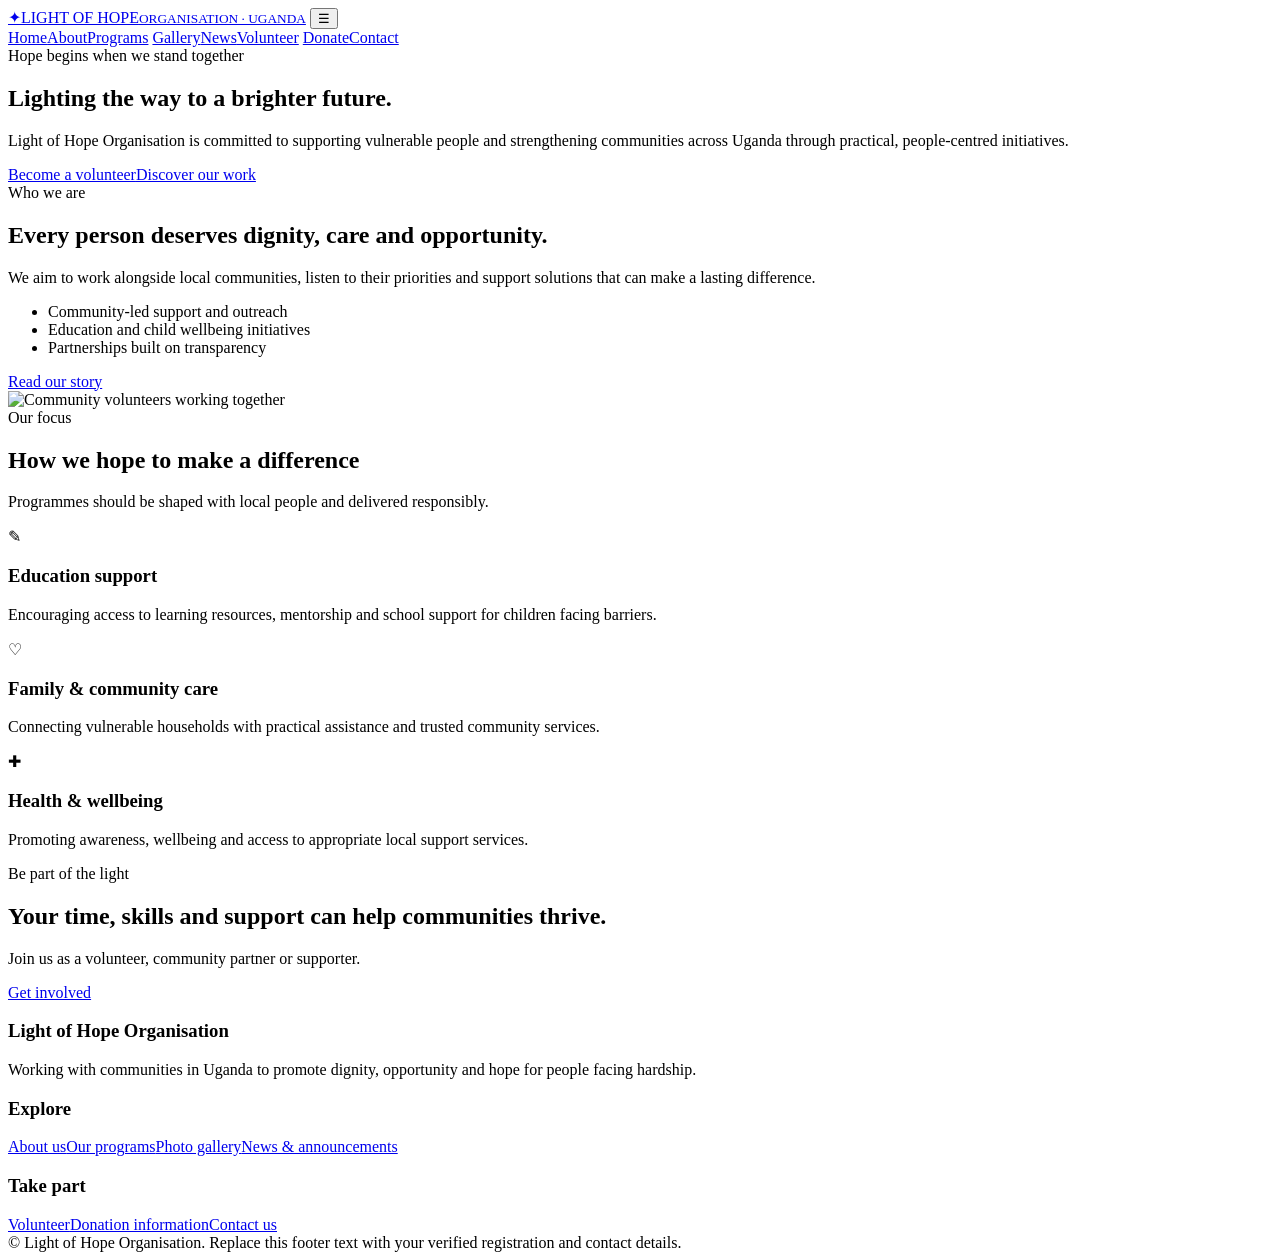
==== index.html @ 54717eb6 "Add files via upload" ====
<!doctype html>
<html lang="en"><head><meta charset="utf-8"><meta name="viewport" content="width=device-width, initial-scale=1">
<meta name="description" content="Light of Hope Organisation supports communities in Uganda.">
<title>Home | Light of Hope Organisation</title><link rel="stylesheet" href="css/style.css"></head>
<body>
<header class="site-header">
  <div class="container nav-wrap">
    <a class="brand" href="index.html"><span class="brand-mark">✦</span><span>LIGHT OF HOPE<small>ORGANISATION · UGANDA</small></span></a>
    <button class="menu-toggle" aria-label="Open navigation" aria-expanded="false">☰</button>
    <nav class="nav-links" aria-label="Main navigation">
      <a href="index.html">Home</a><a href="about.html">About</a><a href="programs.html">Programs</a>
      <a href="gallery.html">Gallery</a><a href="news.html">News</a><a href="volunteer.html">Volunteer</a>
      <a class="nav-donate" href="donate.html">Donate</a><a href="contact.html">Contact</a>
    </nav>
  </div>
</header>

<main>
<section class="hero"><div class="container hero-content"><div class="eyebrow">Hope begins when we stand together</div>
<h1>Lighting the way to a brighter future.</h1>
<p>Light of Hope Organisation is committed to supporting vulnerable people and strengthening communities across Uganda through practical, people-centred initiatives.</p>
<a class="btn" href="volunteer.html">Become a volunteer</a><a class="btn btn-outline" href="about.html">Discover our work</a></div></section>
<section class="section"><div class="container split"><div><div class="eyebrow">Who we are</div><h2>Every person deserves dignity, care and opportunity.</h2><p>We aim to work alongside local communities, listen to their priorities and support solutions that can make a lasting difference.</p><ul class="check-list"><li>Community-led support and outreach</li><li>Education and child wellbeing initiatives</li><li>Partnerships built on transparency</li></ul><a class="btn btn-dark" href="about.html">Read our story</a></div><img src="https://images.unsplash.com/photo-1469571486292-0ba58a3f068b?auto=format&fit=crop&w=1000&q=85" alt="Community volunteers working together"></div></section>
<section class="section section-soft"><div class="container"><div class="section-heading"><div class="eyebrow">Our focus</div><h2>How we hope to make a difference</h2><p>Programmes should be shaped with local people and delivered responsibly.</p></div><div class="grid-3">
<article class="card"><div class="card-body"><div class="card-icon">✎</div><h3>Education support</h3><p>Encouraging access to learning resources, mentorship and school support for children facing barriers.</p></div></article>
<article class="card"><div class="card-body"><div class="card-icon">♡</div><h3>Family & community care</h3><p>Connecting vulnerable households with practical assistance and trusted community services.</p></div></article>
<article class="card"><div class="card-body"><div class="card-icon">✚</div><h3>Health & wellbeing</h3><p>Promoting awareness, wellbeing and access to appropriate local support services.</p></div></article>
</div></div></section>
<section class="section"><div class="container section-heading"><div class="eyebrow">Be part of the light</div><h2>Your time, skills and support can help communities thrive.</h2><p>Join us as a volunteer, community partner or supporter.</p><a class="btn" href="get-involved.html">Get involved</a></div></section>
</main>

<footer class="site-footer">
  <div class="container">
    <div class="footer-grid">
      <div><h3>Light of Hope Organisation</h3><p>Working with communities in Uganda to promote dignity, opportunity and hope for people facing hardship.</p></div>
      <div><h3>Explore</h3><div class="footer-links"><a href="about.html">About us</a><a href="programs.html">Our programs</a><a href="gallery.html">Photo gallery</a><a href="news.html">News & announcements</a></div></div>
      <div><h3>Take part</h3><div class="footer-links"><a href="volunteer.html">Volunteer</a><a href="donate.html">Donation information</a><a href="contact.html">Contact us</a></div></div>
    </div>
    <div class="footer-bottom">© <span data-year></span> Light of Hope Organisation. Replace this footer text with your verified registration and contact details.</div>
  </div>
</footer>
<script src="js/main.js"></script>
</body></html>
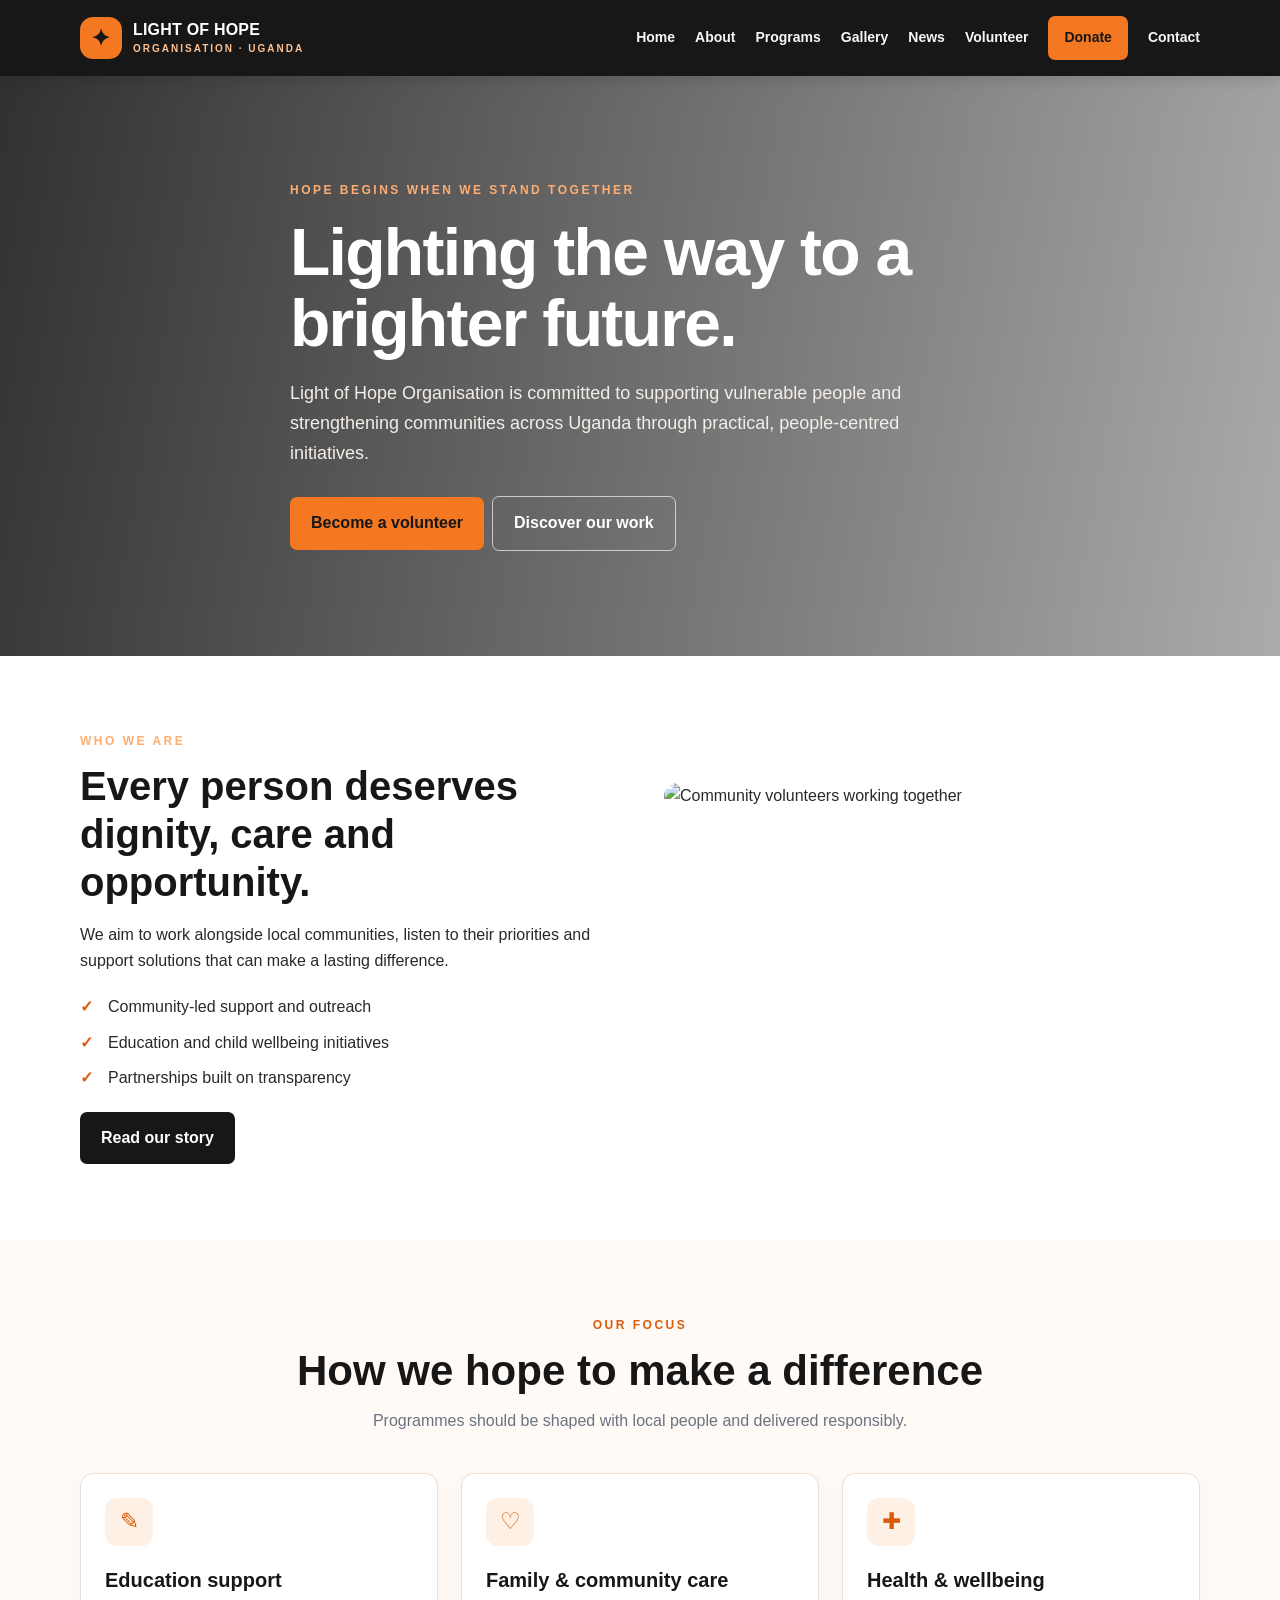
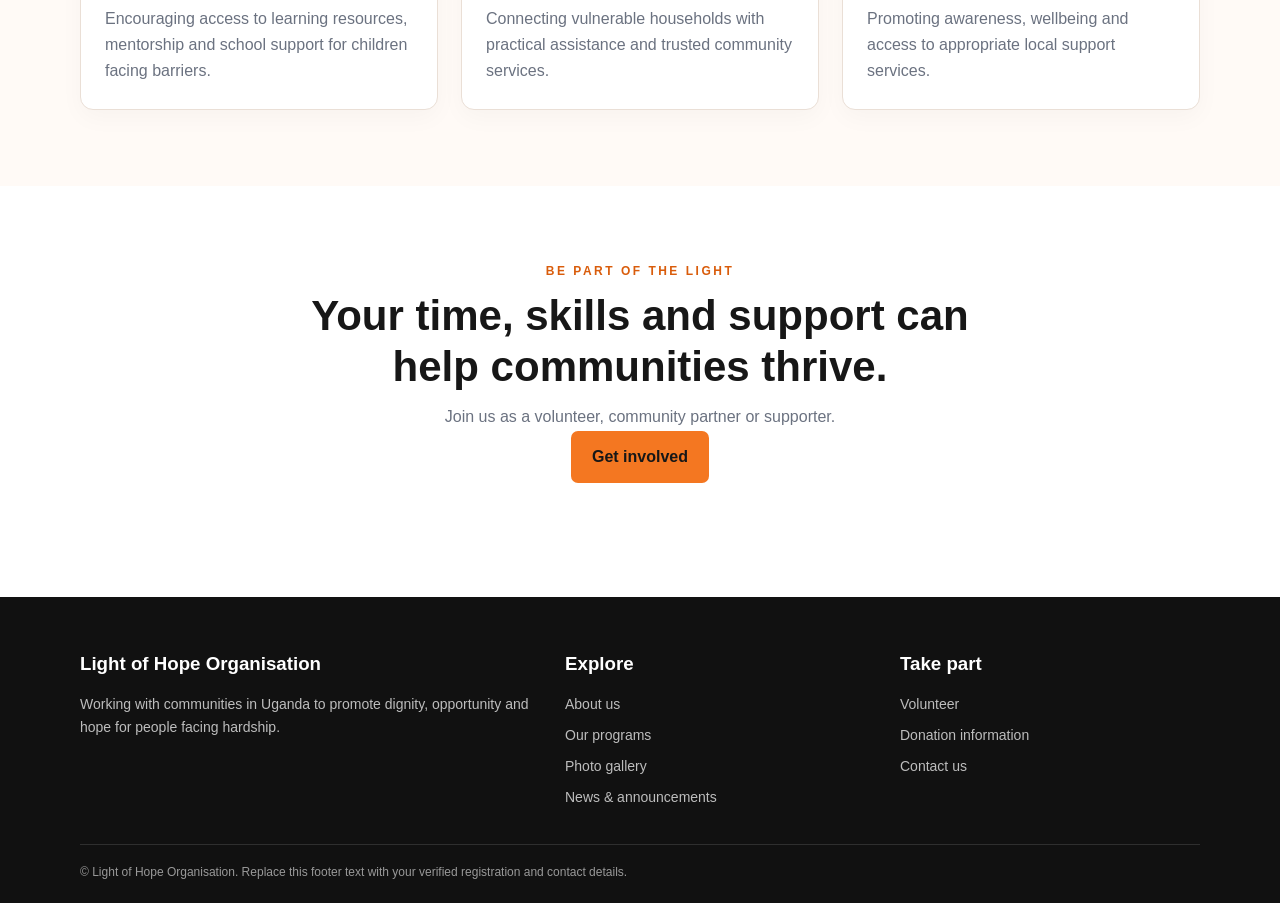
==== commit c0204852: "Update index.html" ====
--- a/index.html
+++ b/index.html
@@ -1,7 +1,7 @@
 <!doctype html>
 <html lang="en"><head><meta charset="utf-8"><meta name="viewport" content="width=device-width, initial-scale=1">
 <meta name="description" content="Light of Hope Organisation supports communities in Uganda.">
-<title>Home | Light of Hope Organisation</title><link rel="stylesheet" href="css/style.css"></head>
+<title>Home | Light of Hope Organisation</title><link rel="stylesheet" href="ccs/style.css"></head>
 <body>
 <header class="site-header">
   <div class="container nav-wrap">
--- a/ccs/style.css
+++ b/ccs/style.css
@@ -0,0 +1,124 @@
+:root {
+  --orange: #f47721;
+  --orange-dark: #d95c0b;
+  --black: #171717;
+  --ink: #292929;
+  --muted: #6b7280;
+  --paper: #fffaf6;
+  --white: #ffffff;
+  --line: #eadfd6;
+  --soft: #fff0e5;
+  --shadow: 0 16px 40px rgba(23,23,23,.09);
+}
+* { box-sizing: border-box; margin: 0; padding: 0; }
+html { scroll-behavior: smooth; }
+body { font-family: Inter, Arial, sans-serif; color: var(--ink); line-height: 1.65; background: var(--white); }
+a { color: inherit; text-decoration: none; }
+img { max-width: 100%; display: block; }
+button, input, textarea, select { font: inherit; }
+.container { width: min(1120px, 91%); margin: auto; }
+.site-header { background: var(--black); color: var(--white); position: sticky; top: 0; z-index: 50; box-shadow: 0 3px 15px #0002; }
+.nav-wrap { min-height: 76px; display: flex; align-items: center; justify-content: space-between; gap: 22px; }
+.brand { display: flex; align-items: center; gap: 11px; font-weight: 800; letter-spacing: .2px; line-height: 1.15; }
+.brand-mark { width: 42px; height: 42px; border-radius: 13px; display: grid; place-items: center; background: var(--orange); color: var(--black); font-size: 23px; font-weight: 900; }
+.brand small { display: block; color: #ffc18f; font-size: 10px; letter-spacing: 2px; margin-top: 4px; }
+.nav-links { display: flex; align-items: center; gap: 20px; }
+.nav-links a { color: #f7f7f7; font-size: 14px; font-weight: 650; transition: color .2s; }
+.nav-links a:hover, .nav-links a.active { color: #ff9a50; }
+.nav-links .nav-donate { background: var(--orange); color: var(--black); padding: 10px 16px; border-radius: 7px; }
+.menu-toggle { display: none; border: 1px solid #ffffff55; color: white; background: transparent; padding: 8px 11px; border-radius: 6px; cursor: pointer; }
+.hero { background: linear-gradient(100deg, rgba(15,15,15,.86), rgba(15,15,15,.35)), url('https://images.unsplash.com/photo-1488521787991-ed7bbaae773c?auto=format&fit=crop&w=1800&q=85') center/cover; color: white; padding: 105px 0; }
+.hero-content { max-width: 700px; }
+.eyebrow { color: #ffad70; text-transform: uppercase; letter-spacing: 2.5px; font-size: 12px; font-weight: 800; }
+.hero h1 { font-size: clamp(38px, 6vw, 66px); line-height: 1.08; margin: 16px 0 20px; letter-spacing: -1.7px; }
+.hero p { font-size: 18px; max-width: 620px; color: #f4eee9; margin-bottom: 28px; }
+.btn { display: inline-flex; justify-content: center; align-items: center; gap: 8px; border: 0; border-radius: 7px; padding: 13px 21px; background: var(--orange); color: var(--black); font-weight: 800; cursor: pointer; transition: transform .2s, background .2s; }
+.btn:hover { background: #ff974d; transform: translateY(-2px); }
+.btn-outline { border: 1px solid #ffffffa8; background: transparent; color: white; margin-left: 8px; }
+.btn-dark { background: var(--black); color: white; }
+.section { padding: 76px 0; }
+.section-soft { background: var(--paper); }
+.section-heading { max-width: 700px; margin: 0 auto 38px; text-align: center; }
+.section-heading .eyebrow { color: var(--orange-dark); }
+.section-heading h2 { font-size: clamp(28px, 4vw, 42px); line-height: 1.2; margin: 10px 0 12px; color: var(--black); }
+.section-heading p { color: var(--muted); }
+.grid-3 { display: grid; grid-template-columns: repeat(3, 1fr); gap: 23px; }
+.card { background: white; border: 1px solid var(--line); border-radius: 13px; overflow: hidden; box-shadow: 0 8px 24px #00000008; }
+.card-body { padding: 24px; }
+.card h3 { color: var(--black); font-size: 20px; margin-bottom: 9px; }
+.card p { color: var(--muted); }
+.card-icon { width: 48px; height: 48px; border-radius: 12px; display: grid; place-items: center; background: var(--soft); color: var(--orange-dark); font-size: 23px; margin-bottom: 18px; }
+.card img { width: 100%; height: 210px; object-fit: cover; }
+.split { display: grid; grid-template-columns: 1fr 1fr; gap: 48px; align-items: center; }
+.split img { width: 100%; min-height: 330px; object-fit: cover; border-radius: 14px; }
+.split h2 { font-size: clamp(28px, 4vw, 40px); line-height: 1.2; color: var(--black); margin: 10px 0 16px; }
+.check-list { list-style: none; margin: 20px 0; }
+.check-list li { margin: 9px 0; padding-left: 28px; position: relative; }
+.check-list li::before { content: "✓"; position: absolute; left: 0; color: var(--orange-dark); font-weight: 900; }
+.page-hero { background: linear-gradient(110deg, #171717, #3a2114); color: white; padding: 66px 0; }
+.page-hero h1 { font-size: clamp(34px, 5vw, 52px); line-height: 1.15; margin: 8px 0; }
+.page-hero p { color: #e7dcd5; max-width: 680px; }
+.stats { display: grid; grid-template-columns: repeat(3, 1fr); gap: 18px; margin-top: 30px; }
+.stat { padding: 22px; background: #ffffff12; border: 1px solid #ffffff22; border-radius: 10px; }
+.stat strong { display: block; color: #ff9b54; font-size: 30px; }
+.stat span { color: #eee; font-size: 13px; }
+.form-card { max-width: 760px; margin: auto; background: white; border: 1px solid var(--line); box-shadow: var(--shadow); padding: clamp(22px, 4vw, 38px); border-radius: 14px; }
+.form-grid { display: grid; grid-template-columns: 1fr 1fr; gap: 17px; }
+.field { display: flex; flex-direction: column; gap: 7px; margin-bottom: 16px; }
+.field.full { grid-column: 1 / -1; }
+label { font-weight: 750; font-size: 14px; color: var(--black); }
+input, textarea, select { width: 100%; border: 1px solid #d9d2cc; border-radius: 7px; padding: 12px 13px; background: white; color: var(--ink); outline: none; }
+input:focus, textarea:focus, select:focus { border-color: var(--orange); box-shadow: 0 0 0 3px #f477211c; }
+textarea { min-height: 125px; resize: vertical; }
+.help { color: var(--muted); font-size: 12px; }
+.notice { padding: 14px 16px; background: #fff4e9; border-left: 4px solid var(--orange); border-radius: 6px; color: #65401f; margin: 18px 0; font-size: 14px; }
+.gallery-grid { display: grid; grid-template-columns: repeat(3, 1fr); gap: 14px; }
+.gallery-grid img { height: 245px; width: 100%; object-fit: cover; border-radius: 10px; cursor: pointer; transition: transform .2s; }
+.gallery-grid img:hover { transform: scale(1.02); }
+.news-meta { color: var(--orange-dark); font-size: 12px; font-weight: 800; text-transform: uppercase; letter-spacing: 1px; margin-bottom: 7px; }
+.news-card img { height: 190px; }
+.amount-options { display: flex; flex-wrap: wrap; gap: 10px; margin: 5px 0 18px; }
+.amount-option { border: 1px solid #ddd; padding: 10px 17px; border-radius: 7px; cursor: pointer; background: white; font-weight: 700; }
+.amount-option.selected { background: var(--soft); border-color: var(--orange); }
+.site-footer { background: #111; color: #ddd; padding: 52px 0 20px; }
+.footer-grid { display: grid; grid-template-columns: 1.5fr 1fr 1fr; gap: 35px; }
+.site-footer h3 { color: white; margin-bottom: 13px; }
+.site-footer p, .site-footer a { color: #bdbdbd; font-size: 14px; }
+.footer-links { display: grid; gap: 8px; }
+.footer-bottom { border-top: 1px solid #ffffff20; margin-top: 35px; padding-top: 18px; color: #999; font-size: 12px; }
+.dashboard-shell { display: grid; grid-template-columns: 230px 1fr; min-height: 70vh; }
+.sidebar { background: #1b1b1b; color: white; padding: 25px 18px; }
+.sidebar a { display: block; padding: 11px 12px; border-radius: 6px; color: #ddd; margin: 5px 0; }
+.sidebar a:hover, .sidebar a.active { background: #f4772126; color: #ff9a50; }
+.dashboard-main { padding: 30px; background: #f7f7f7; }
+.dashboard-cards { display: grid; grid-template-columns: repeat(3, 1fr); gap: 16px; margin: 22px 0; }
+.dash-card { background: white; padding: 20px; border-radius: 10px; border: 1px solid #eee; }
+.dash-card strong { font-size: 27px; display: block; color: var(--orange-dark); }
+.table-wrap { overflow-x: auto; background: white; border-radius: 10px; border: 1px solid #eee; }
+table { width: 100%; border-collapse: collapse; min-width: 580px; }
+th, td { padding: 13px 15px; border-bottom: 1px solid #eee; text-align: left; font-size: 13px; }
+th { background: #fff2e8; color: #542a0e; }
+.status { display: inline-block; background: #e8f7ed; color: #176b36; padding: 4px 9px; border-radius: 30px; font-size: 11px; font-weight: 800; }
+.empty-state { padding: 24px; color: var(--muted); text-align: center; }
+.lightbox { display: none; position: fixed; inset: 0; z-index: 100; background: #000e; align-items: center; justify-content: center; padding: 20px; }
+.lightbox.open { display: flex; }
+.lightbox img { max-height: 85vh; max-width: 92vw; border-radius: 8px; }
+.lightbox button { position: absolute; top: 20px; right: 25px; background: white; border: 0; border-radius: 50%; width: 42px; height: 42px; font-size: 24px; cursor: pointer; }
+@media (max-width: 900px) {
+  .nav-links { display: none; position: absolute; top: 76px; left: 0; right: 0; padding: 20px 5%; background: #171717; flex-direction: column; align-items: flex-start; }
+  .nav-links.open { display: flex; }
+  .menu-toggle { display: block; }
+  .grid-3, .gallery-grid { grid-template-columns: repeat(2, 1fr); }
+  .dashboard-shell { grid-template-columns: 1fr; }
+  .sidebar { display: flex; flex-wrap: wrap; gap: 5px; }
+  .sidebar a { margin: 0; }
+}
+@media (max-width: 620px) {
+  .hero { padding: 78px 0; }
+  .hero p { font-size: 16px; }
+  .btn-outline { margin: 9px 0 0; }
+  .grid-3, .gallery-grid, .split, .footer-grid, .stats, .dashboard-cards, .form-grid { grid-template-columns: 1fr; }
+  .section { padding: 55px 0; }
+  .gallery-grid img { height: 220px; }
+  .dashboard-main { padding: 20px 4%; }
+}
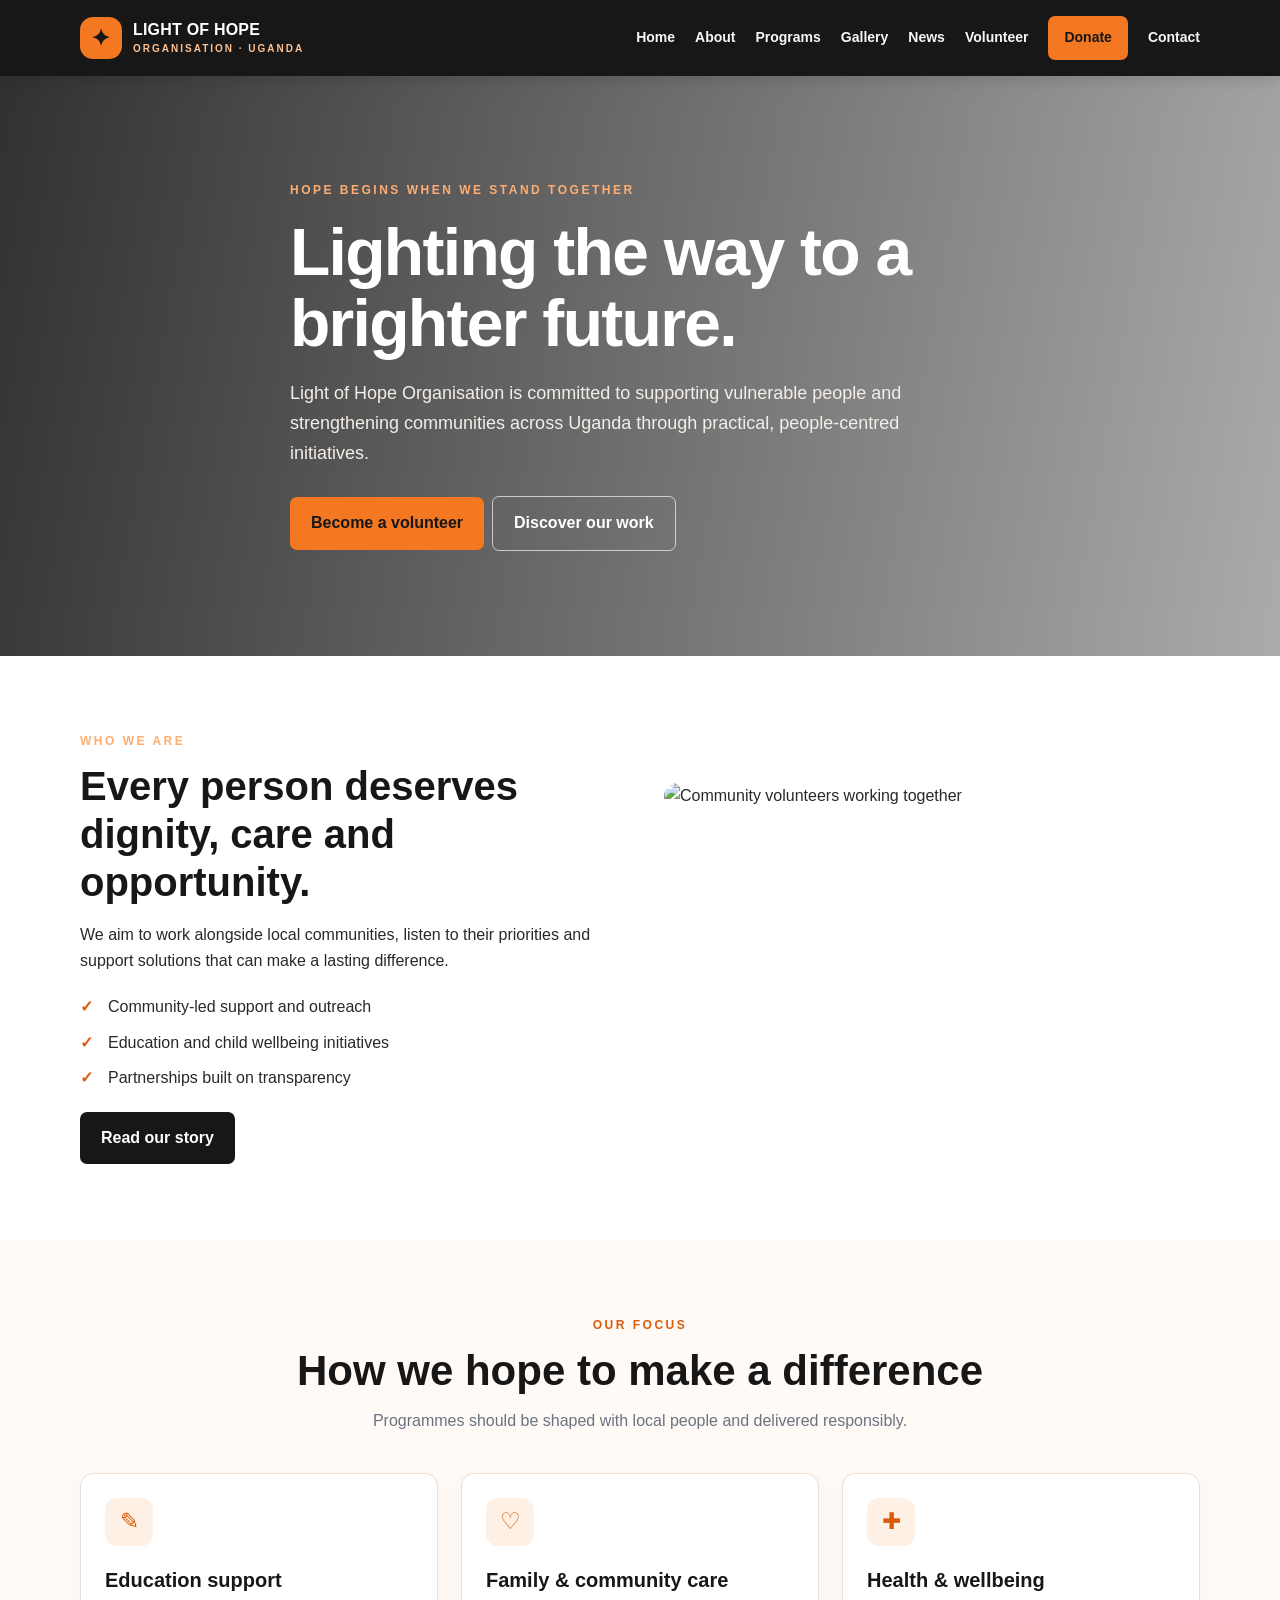
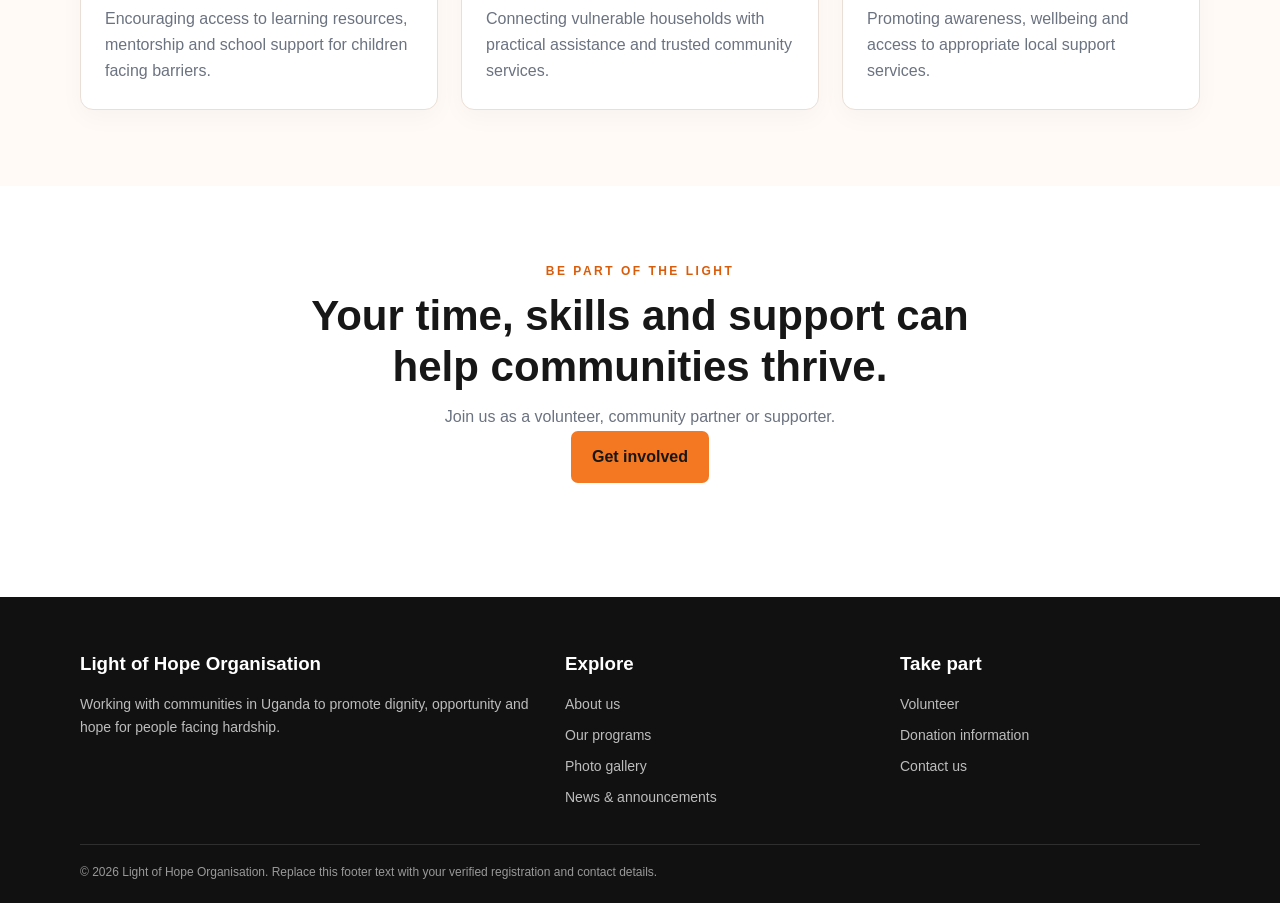
==== commit 95b92c53: "Update index.html" ====
--- a/index.html
+++ b/index.html
@@ -39,5 +39,5 @@
     <div class="footer-bottom">© <span data-year></span> Light of Hope Organisation. Replace this footer text with your verified registration and contact details.</div>
   </div>
 </footer>
-<script src="js/main.js"></script>
+<script src="main.js"></script>
 </body></html>
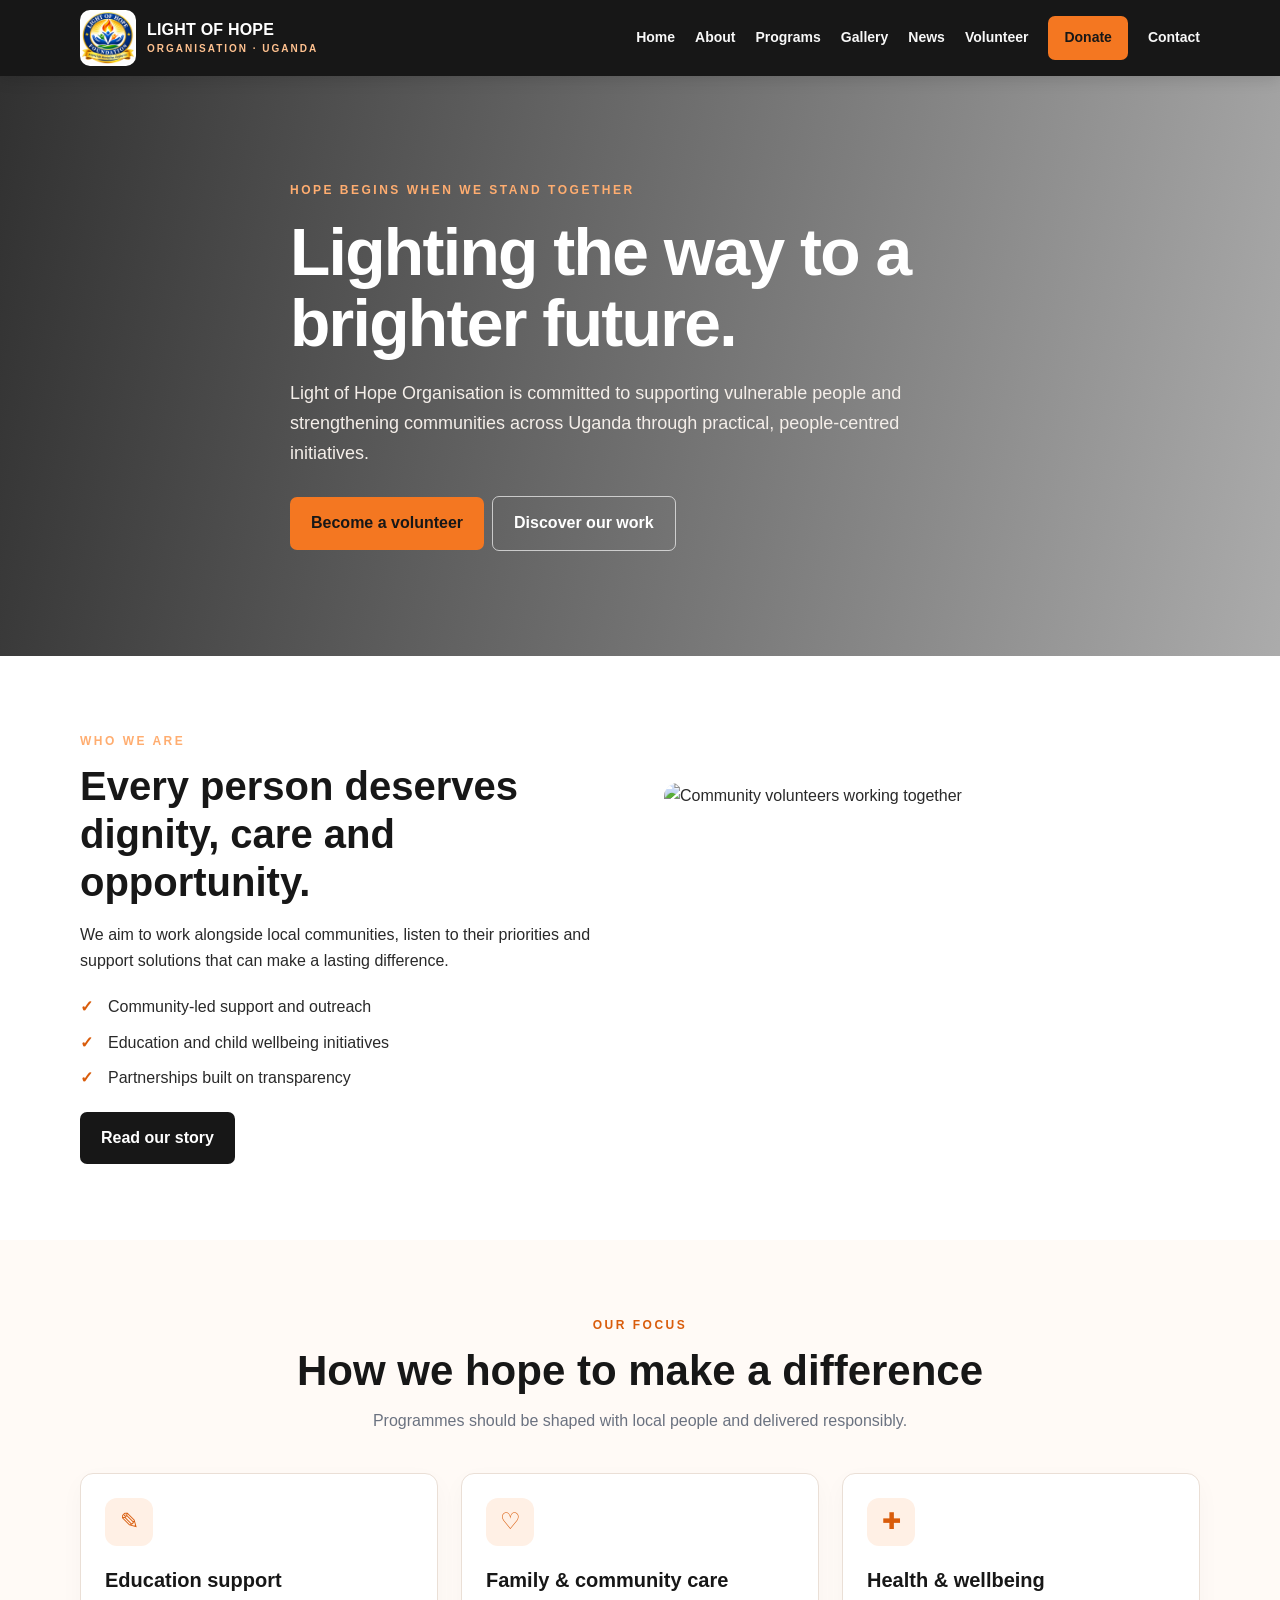
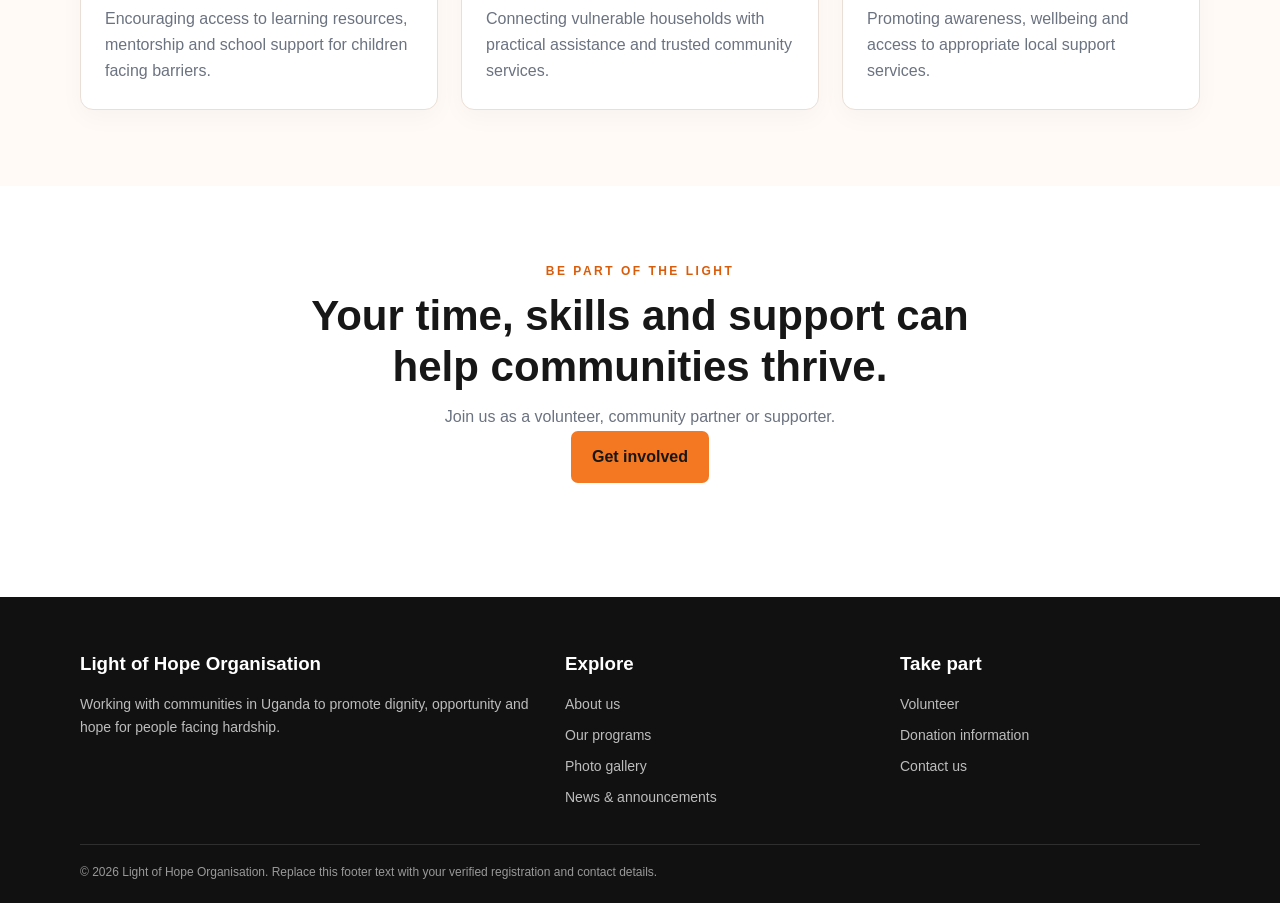
==== commit c0a04b19: "Add files via upload" ====
--- a/index.html
+++ b/index.html
@@ -5,7 +5,7 @@
 <body>
 <header class="site-header">
   <div class="container nav-wrap">
-    <a class="brand" href="index.html"><span class="brand-mark">✦</span><span>LIGHT OF HOPE<small>ORGANISATION · UGANDA</small></span></a>
+    <a class="brand" href="index.html"><img class="brand-logo" src="images/logo.png" alt=""><span>LIGHT OF HOPE<small>ORGANISATION · UGANDA</small></span></a>
     <button class="menu-toggle" aria-label="Open navigation" aria-expanded="false">☰</button>
     <nav class="nav-links" aria-label="Main navigation">
       <a href="index.html">Home</a><a href="about.html">About</a><a href="programs.html">Programs</a>
--- a/ccs/style.css
+++ b/ccs/style.css
@@ -122,3 +122,4 @@
   .gallery-grid img { height: 220px; }
   .dashboard-main { padding: 20px 4%; }
 }
+.brand-logo { width: 56px; height: 56px; flex-shrink: 0; object-fit: contain; background: #fff; border-radius: 10px; padding: 2px; }
